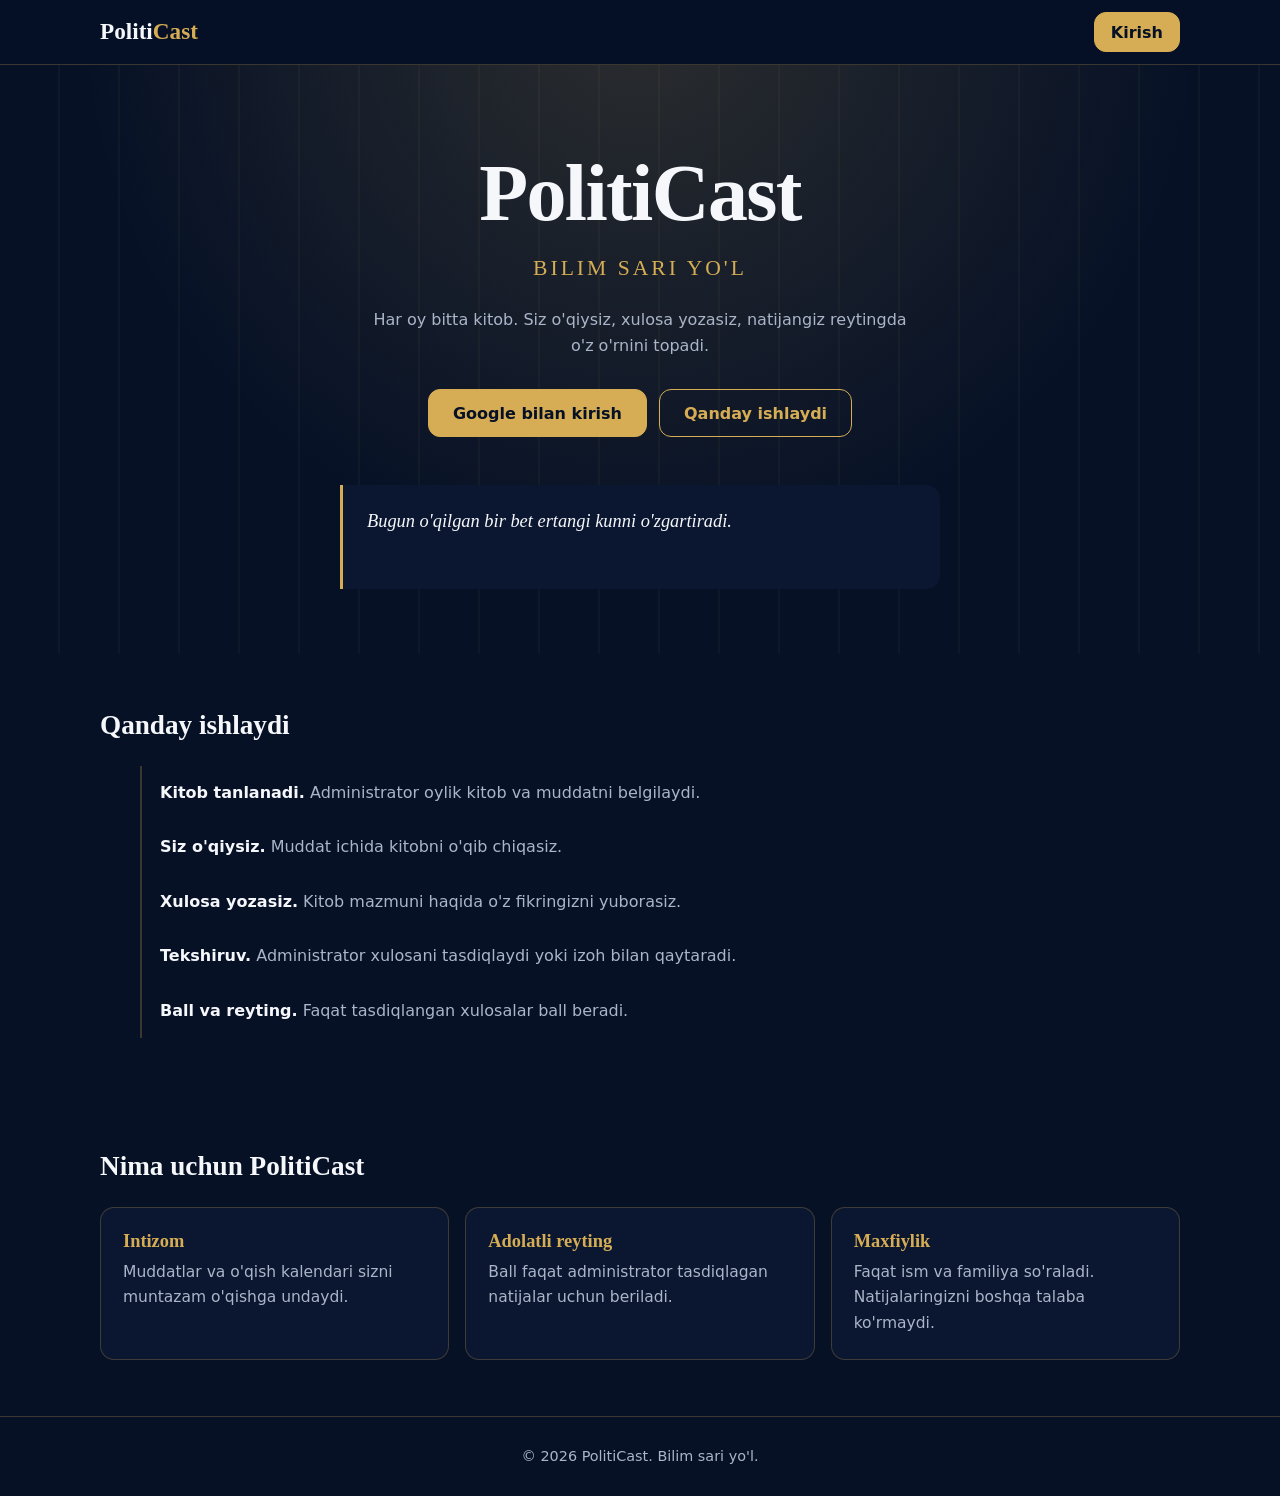
==== index.html @ 16a35e6d "Rename index (1).html to index.html" ====
<!DOCTYPE html>
<html lang="uz">
<head>
<meta charset="utf-8">
<meta name="viewport" content="width=device-width, initial-scale=1, viewport-fit=cover">
<title>PolitiCast — Bilim sari yo'l</title>
<meta name="description" content="Institut talabalari uchun kitobxonlik va ta'lim platformasi.">
<link rel="stylesheet" href="style.css">
</head>
<body>
<header class="nav"><div class="wrap">
  <a class="brand" href="index.html">Politi<b>Cast</b></a>
  <a class="btn sm" href="login.html">Kirish</a>
</div></header>

<main>
<section class="hero"><div class="wrap">
  <h1>PolitiCast</h1>
  <p class="motto">BILIM SARI YO'L</p>
  <p class="lead">Har oy bitta kitob. Siz o'qiysiz, xulosa yozasiz, natijangiz reytingda o'z o'rnini topadi.</p>
  <div class="actions">
    <a class="btn" href="login.html">Google bilan kirish</a>
    <a class="btn ghost" href="#qanday">Qanday ishlaydi</a>
  </div>
  <blockquote class="quote" id="quote" aria-live="polite"></blockquote>
</div></section>

<section class="section" id="qanday"><div class="wrap">
  <h2>Qanday ishlaydi</h2>
  <ol class="flow">
    <li><b>Kitob tanlanadi.</b> Administrator oylik kitob va muddatni belgilaydi.</li>
    <li><b>Siz o'qiysiz.</b> Muddat ichida kitobni o'qib chiqasiz.</li>
    <li><b>Xulosa yozasiz.</b> Kitob mazmuni haqida o'z fikringizni yuborasiz.</li>
    <li><b>Tekshiruv.</b> Administrator xulosani tasdiqlaydi yoki izoh bilan qaytaradi.</li>
    <li><b>Ball va reyting.</b> Faqat tasdiqlangan xulosalar ball beradi.</li>
  </ol>
</div></section>

<section class="section"><div class="wrap">
  <h2>Nima uchun PolitiCast</h2>
  <div class="grid">
    <div class="card"><h3>Intizom</h3><p>Muddatlar va o'qish kalendari sizni muntazam o'qishga undaydi.</p></div>
    <div class="card"><h3>Adolatli reyting</h3><p>Ball faqat administrator tasdiqlagan natijalar uchun beriladi.</p></div>
    <div class="card"><h3>Maxfiylik</h3><p>Faqat ism va familiya so'raladi. Natijalaringizni boshqa talaba ko'rmaydi.</p></div>
  </div>
</div></section>
</main>

<footer><div class="wrap">© <span id="yil"></span> PolitiCast. Bilim sari yo'l.</div></footer>

<script>
const Q=["Bugun o'qilgan bir bet ertangi kunni o'zgartiradi.","Kitob — eng sodiq ustoz: shoshirmaydi, lekin hech qachon tark etmaydi.","Fikrlay olgan odam erkin odamdir.","Katta natijalar kichik, lekin muntazam odatlardan boshlanadi.","O'qigan odam dunyoni kengroq ko'radi."];
const el=document.getElementById("quote");let i=0;el.textContent=Q[0];
setInterval(()=>{el.classList.add("fade");setTimeout(()=>{i=(i+1)%Q.length;el.textContent=Q[i];el.classList.remove("fade")},450)},6000);
document.getElementById("yil").textContent=new Date().getFullYear();
</script>
</body>
</html>
---- style.css ----
:root{--bg:#061126;--bg2:#0B1730;--gold:#D6AD55;--text:#F5F7FB;--muted:#AAB5C8;--ok:#3fb27f;--warn:#e6b84d;--err:#e5534b;--line:rgba(214,173,85,.25)}
*{box-sizing:border-box;margin:0}
body{background:var(--bg);color:var(--text);font:16px/1.65 system-ui,-apple-system,"Segoe UI",Roboto,sans-serif;min-height:100vh;overflow-x:hidden}
h1,h2,h3,.brand{font-family:Georgia,"Times New Roman",serif;line-height:1.2}
a{color:var(--gold)}
:focus-visible{outline:2px solid var(--gold);outline-offset:3px}
.wrap{width:min(1080px,100% - 32px);margin-inline:auto}
.nav{position:sticky;top:0;z-index:10;background:rgba(6,17,38,.92);backdrop-filter:blur(10px);border-bottom:1px solid var(--line)}
.nav .wrap{display:flex;align-items:center;justify-content:space-between;height:64px}
.brand{font-size:1.45rem;font-weight:700;color:var(--text);text-decoration:none}
.brand b{color:var(--gold)}
.btn{display:inline-flex;align-items:center;justify-content:center;gap:10px;min-height:48px;padding:0 24px;border-radius:12px;border:1px solid var(--gold);background:var(--gold);color:#061126;font:600 1rem system-ui,sans-serif;cursor:pointer;text-decoration:none;transition:transform .15s,box-shadow .15s}
.btn:hover{transform:translateY(-2px);box-shadow:0 8px 22px rgba(214,173,85,.25)}
.btn.ghost{background:transparent;color:var(--gold)}
.btn.sm{min-height:40px;padding:0 16px}
.btn[disabled]{opacity:.6;cursor:wait;transform:none}
.btn.white{background:#fff;border-color:#fff;color:#1f2937}
.hero{padding:80px 0 64px;text-align:center;background:radial-gradient(ellipse at 50% -10%,rgba(214,173,85,.18),transparent 62%),repeating-linear-gradient(90deg,transparent 0 58px,rgba(214,173,85,.045) 58px 60px)}
.hero h1{font-size:clamp(2.6rem,11vw,5rem);letter-spacing:-.02em}
.motto{margin-top:10px;color:var(--gold);font-family:Georgia,serif;font-size:clamp(1rem,4vw,1.35rem);letter-spacing:.14em}
.lead{color:var(--muted);max-width:540px;margin:20px auto 30px}
.actions{display:flex;gap:12px;justify-content:center;flex-wrap:wrap}
.quote{margin:48px auto 0;max-width:600px;min-height:104px;padding:22px 24px;border-left:3px solid var(--gold);background:var(--bg2);border-radius:0 14px 14px 0;font:italic 1.15rem/1.6 Georgia,serif;text-align:left;transition:opacity .45s}
.quote.fade{opacity:0}
.section{padding:56px 0}
.section h2{font-size:1.7rem;margin-bottom:24px}
.grid{display:grid;grid-template-columns:repeat(auto-fit,minmax(240px,1fr));gap:16px}
.card{background:var(--bg2);border:1px solid var(--line);border-radius:14px;padding:22px}
.card h3{font-size:1.15rem;margin-bottom:8px;color:var(--gold)}
.card p{color:var(--muted);font-size:.97rem}
.flow{display:grid;gap:0;max-width:640px}
.flow li{list-style:none;padding:14px 0 14px 18px;border-left:2px solid var(--line);color:var(--muted)}
.flow li b{color:var(--text)}
footer{border-top:1px solid var(--line);padding:28px 0;color:var(--muted);font-size:.9rem;text-align:center}
.auth{min-height:calc(100vh - 64px);display:grid;place-items:center;padding:24px 0}
.panel{width:min(440px,100% - 32px);background:var(--bg2);border:1px solid var(--line);border-radius:18px;padding:30px 26px}
.panel h1{font-size:1.7rem;margin-bottom:8px}
.panel p.sub{color:var(--muted);margin-bottom:22px}
.panel .btn{width:100%}
label{display:block;margin:14px 0 6px;color:var(--muted);font-size:.92rem}
input{width:100%;min-height:48px;padding:0 14px;border-radius:10px;border:1px solid var(--line);background:var(--bg);color:var(--text);font:1rem system-ui,sans-serif}
.msg{margin-top:16px;padding:12px 14px;border-radius:10px;font-size:.95rem;border:1px solid}
.msg.err{color:#ffb4ae;border-color:var(--err);background:rgba(229,83,75,.1)}
.msg.ok{color:#9fe3c3;border-color:var(--ok);background:rgba(63,178,127,.1)}
.msg.info{color:var(--muted);border-color:var(--line)}
.uid{display:block;margin:6px 0 12px;padding:12px;border-radius:10px;background:var(--bg);border:1px dashed var(--gold);word-break:break-all;font:.9rem ui-monospace,monospace;color:var(--gold)}
.row{display:flex;gap:10px;margin-top:18px}
.row .btn{flex:1}
[hidden]{display:none!important}
@media(prefers-reduced-motion:reduce){*{transition:none!important}}
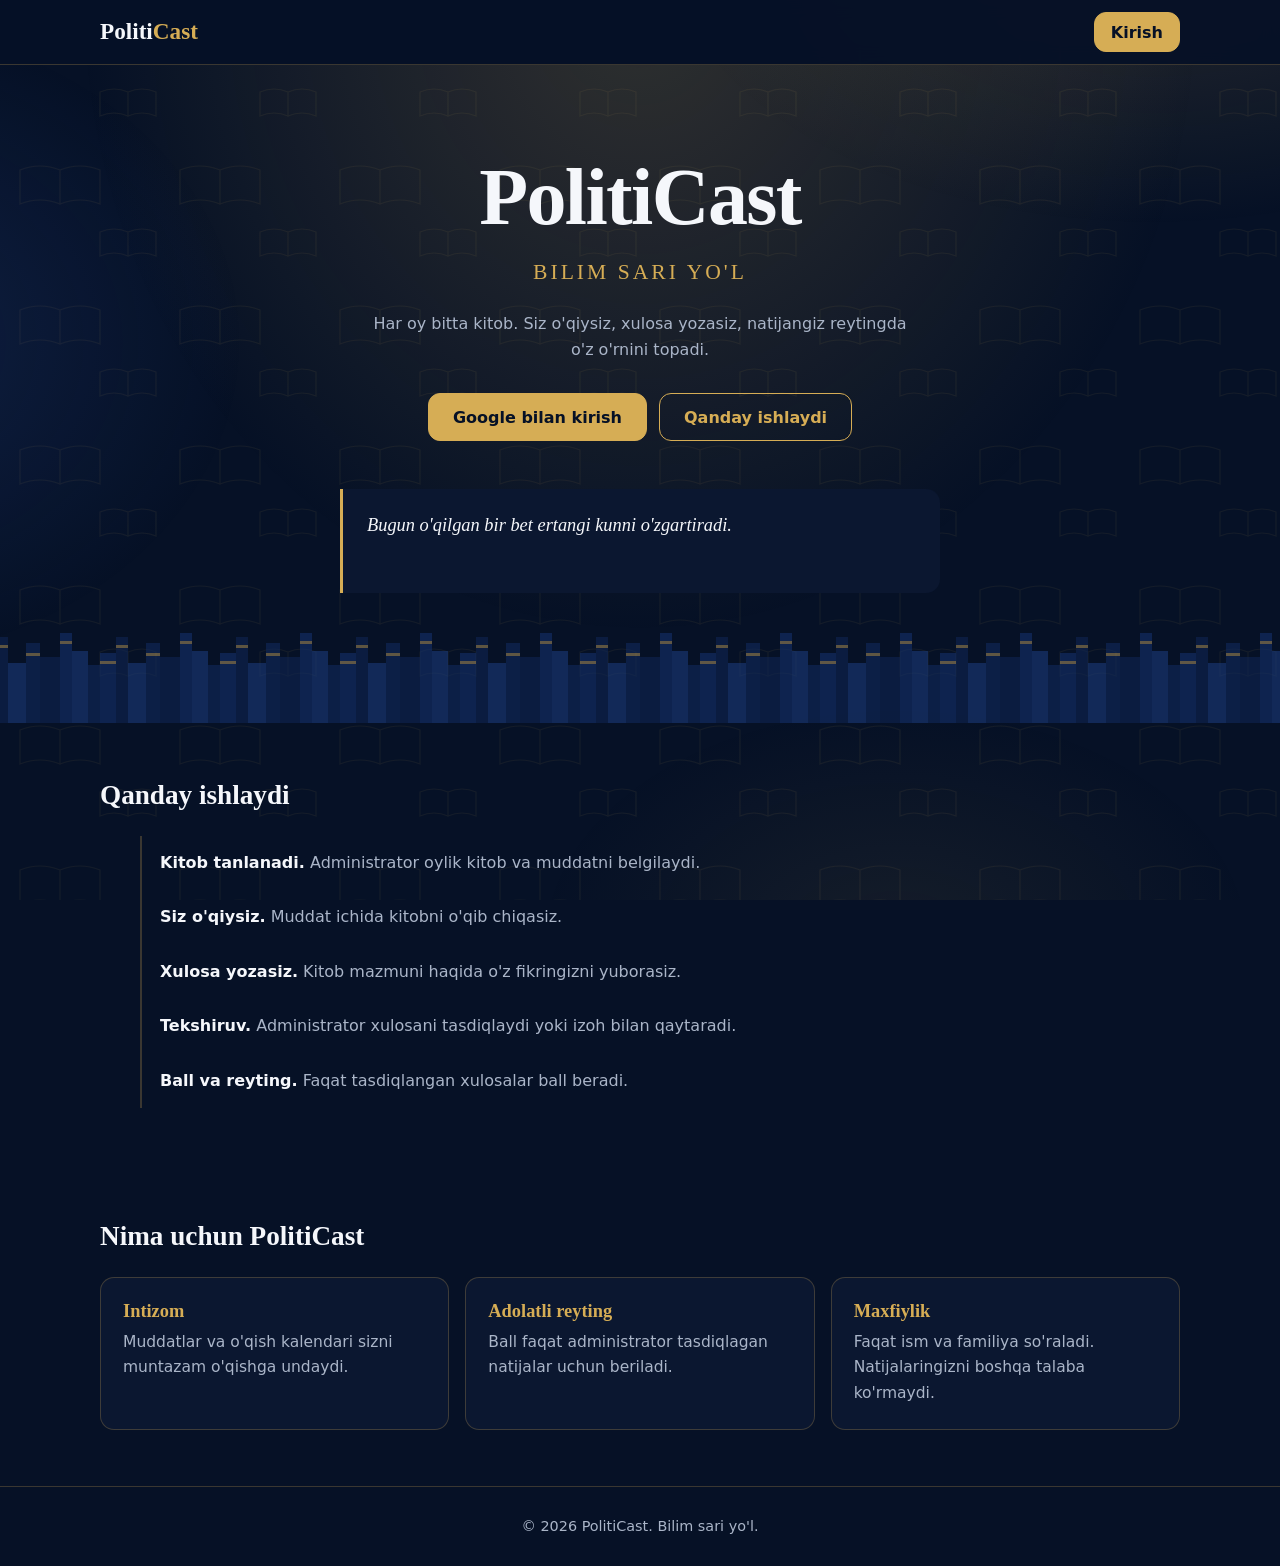
==== commit 6a5c2843: "Update index.html" ====
--- a/index.html
+++ b/index.html
@@ -55,4 +55,5 @@
 document.getElementById("yil").textContent=new Date().getFullYear();
 </script>
 </body>
-</html>
+
+ 
--- a/style.css
+++ b/style.css
@@ -1,6 +1,7 @@
 :root{--bg:#061126;--bg2:#0B1730;--gold:#D6AD55;--text:#F5F7FB;--muted:#AAB5C8;--ok:#3fb27f;--warn:#e6b84d;--err:#e5534b;--line:rgba(214,173,85,.25)}
 *{box-sizing:border-box;margin:0}
-body{background:var(--bg);color:var(--text);font:16px/1.65 system-ui,-apple-system,"Segoe UI",Roboto,sans-serif;min-height:100vh;overflow-x:hidden}
+body{position:relative;background:var(--bg);color:var(--text);font:16px/1.65 system-ui,-apple-system,"Segoe UI",Roboto,sans-serif;min-height:100vh;overflow-x:hidden}
+body::before{content:"";position:fixed;inset:0;z-index:-1;pointer-events:none;background:radial-gradient(800px 480px at 90% -8%,rgba(214,173,85,.16),transparent 62%),radial-gradient(640px 520px at -12% 38%,rgba(52,92,190,.2),transparent 62%),radial-gradient(600px 400px at 70% 105%,rgba(214,173,85,.08),transparent 60%),url("data:image/svg+xml,<svg xmlns='http://www.w3.org/2000/svg' width='160' height='140' viewBox='0 0 160 140' fill='none' stroke='%23D6AD55' stroke-width='1.2' opacity='.07'><path d='M20 30q20-8 40 0v34q-20-8-40 0zM60 30q20-8 40 0v34q-20-8-40 0z'/><path d='M100 92q14-6 28 0v24q-14-6-28 0zM128 92q14-6 28 0v24q-14-6-28 0z'/></svg>")}
 h1,h2,h3,.brand{font-family:Georgia,"Times New Roman",serif;line-height:1.2}
 a{color:var(--gold)}
 :focus-visible{outline:2px solid var(--gold);outline-offset:3px}
@@ -15,7 +16,9 @@
 .btn.sm{min-height:40px;padding:0 16px}
 .btn[disabled]{opacity:.6;cursor:wait;transform:none}
 .btn.white{background:#fff;border-color:#fff;color:#1f2937}
-.hero{padding:80px 0 64px;text-align:center;background:radial-gradient(ellipse at 50% -10%,rgba(214,173,85,.18),transparent 62%),repeating-linear-gradient(90deg,transparent 0 58px,rgba(214,173,85,.045) 58px 60px)}
+.hero{position:relative;overflow:hidden;padding:84px 0 130px;text-align:center;background:radial-gradient(ellipse at 50% -10%,rgba(214,173,85,.2),transparent 62%)}
+.hero::after{content:"";position:absolute;left:0;right:0;bottom:0;height:100px;pointer-events:none;opacity:.6;background:url("data:image/svg+xml,<svg xmlns='http://www.w3.org/2000/svg' width='120' height='100' viewBox='0 0 120 100'><rect x='0' y='30' width='16' height='70' fill='%2314306a'/><rect x='0' y='38' width='16' height='3' fill='%23D6AD55' opacity='.7'/><rect x='16' y='14' width='12' height='86' fill='%230f2552'/><rect x='16' y='22' width='12' height='3' fill='%23D6AD55' opacity='.7'/><rect x='28' y='40' width='18' height='60' fill='%231a3a7a'/><rect x='46' y='20' width='14' height='80' fill='%23102a5c'/><rect x='46' y='30' width='14' height='3' fill='%23D6AD55' opacity='.7'/><rect x='60' y='34' width='20' height='66' fill='%230f2552'/><rect x='80' y='10' width='12' height='90' fill='%2314306a'/><rect x='80' y='18' width='12' height='3' fill='%23D6AD55' opacity='.7'/><rect x='92' y='28' width='16' height='72' fill='%231a3a7a'/><rect x='108' y='42' width='12' height='58' fill='%23102a5c'/></svg>") repeat-x bottom}
+.hero .wrap{position:relative;z-index:1}
 .hero h1{font-size:clamp(2.6rem,11vw,5rem);letter-spacing:-.02em}
 .motto{margin-top:10px;color:var(--gold);font-family:Georgia,serif;font-size:clamp(1rem,4vw,1.35rem);letter-spacing:.14em}
 .lead{color:var(--muted);max-width:540px;margin:20px auto 30px}
@@ -25,7 +28,8 @@
 .section{padding:56px 0}
 .section h2{font-size:1.7rem;margin-bottom:24px}
 .grid{display:grid;grid-template-columns:repeat(auto-fit,minmax(240px,1fr));gap:16px}
-.card{background:var(--bg2);border:1px solid var(--line);border-radius:14px;padding:22px}
+.card{background:var(--bg2);border:1px solid var(--line);border-radius:14px;padding:22px;transition:transform .2s,border-color .2s}
+.card:hover{transform:translateY(-3px);border-color:var(--gold)}
 .card h3{font-size:1.15rem;margin-bottom:8px;color:var(--gold)}
 .card p{color:var(--muted);font-size:.97rem}
 .flow{display:grid;gap:0;max-width:640px}
@@ -33,7 +37,7 @@
 .flow li b{color:var(--text)}
 footer{border-top:1px solid var(--line);padding:28px 0;color:var(--muted);font-size:.9rem;text-align:center}
 .auth{min-height:calc(100vh - 64px);display:grid;place-items:center;padding:24px 0}
-.panel{width:min(440px,100% - 32px);background:var(--bg2);border:1px solid var(--line);border-radius:18px;padding:30px 26px}
+.panel{width:min(440px,100% - 32px);background:var(--bg2);border:1px solid var(--line);border-radius:18px;padding:30px 26px;box-shadow:0 20px 50px rgba(0,0,0,.35)}
 .panel h1{font-size:1.7rem;margin-bottom:8px}
 .panel p.sub{color:var(--muted);margin-bottom:22px}
 .panel .btn{width:100%}
@@ -48,3 +52,4 @@
 .row .btn{flex:1}
 [hidden]{display:none!important}
 @media(prefers-reduced-motion:reduce){*{transition:none!important}}
+    
